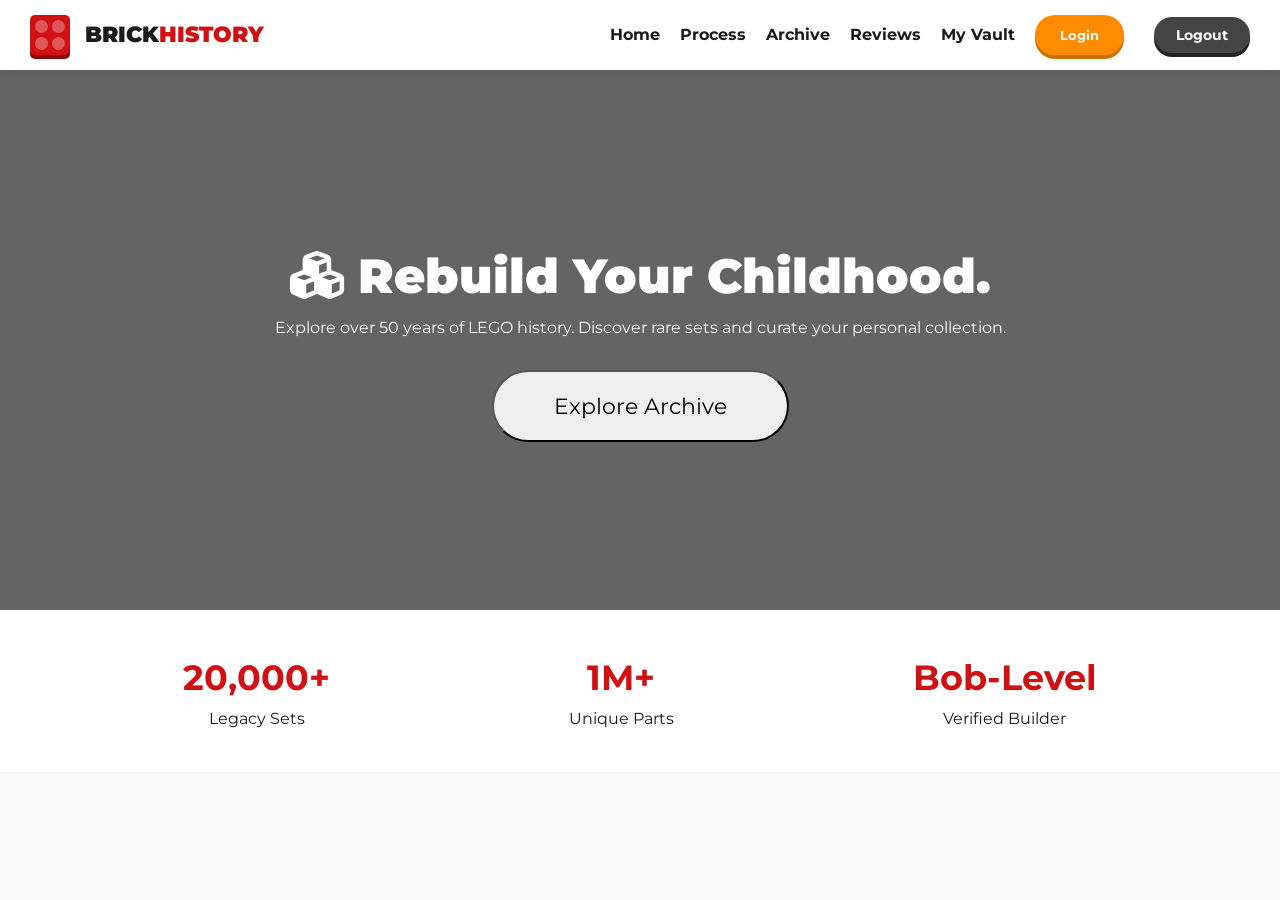
==== public/Index.html @ f77ace25 "rename folder" ====
<!DOCTYPE html>
<html lang="en">
<head>
    <meta charset="UTF-8">
    <meta name="viewport" content="width=device-width, initial-scale=1.0">
    <title>BrickHistory | The Ultimate LEGO Archive</title>
    <link rel="stylesheet" href="styles.css">
    <link rel="manifest" href="manifest.json">
    <link rel="stylesheet" href="https://cdnjs.cloudflare.com/ajax/libs/font-awesome/6.0.0/css/all.min.css">
    <link href="https://fonts.googleapis.com/css2?family=Montserrat:wght@400;700;900&display=swap" rel="stylesheet">
</head>
<body>
    <nav id="main-nav">
        <a href="#" class="brand-name">
            <div class="lego-logo">
                <div class="stud"></div><div class="stud"></div>
                <div class="stud"></div><div class="stud"></div>
            </div>
            <h1>BRICK<span>HISTORY</span></h1>
        </a>
        <div class="navbar-links">
            <a href="#hero">Home</a>
            <a href="#process">Process</a>
            <a href="#gallery">Archive</a>
            <a href="#reviews">Reviews</a>
            <a href="#" id="vault-link" class="hidden">My Vault</a>
            <button id="login-open-btn" class="orange-btn">Login</button>
            <div id="user-info" class="hidden">
                <span id="user-display" style="font-weight: 700; margin-right: 10px; color: var(--dark);"></span>
                <button id="logout-btn" class="btn-logout">Logout</button>
            </div>
        </div>
    </nav>

    <header id="hero" class="hero">
        <div class="hero-content">
            <h1><i class="fas fa-cubes"></i> Rebuild Your Childhood.</h1>
            <p>Explore over 50 years of LEGO history. Discover rare sets and curate your personal collection.</p>
            <div class="hero-btns">
                <button class="btn-primary hero-main-btn" onclick="location.href='#gallery'">Explore Archive</button>
            </div>
        </div>
    </header>

    <section class="stats">
        <div class="stat-card"><h2>20,000+</h2><p>Legacy Sets</p></div>
        <div class="stat-card"><h2>1M+</h2><p>Unique Parts</p></div>
        <div class="stat-card"><h2>Bob-Level</h2><p>Verified Builder</p></div>
    </section>
---- public/styles.css ----
:root {
    --lego-red: #d01012;
    --lego-yellow: #ffcf00;
    --lego-orange: #ff8c00;
    --dark: #1a1a1a;
    --white: #ffffff;
    --bg: #f9f9f9;
}

* { box-sizing: border-box; margin: 0; padding: 0; font-family: 'Montserrat', sans-serif; scroll-behavior: smooth; }
body { background: var(--bg); color: var(--dark); line-height: 1.6; }
body.modal-open { overflow: hidden; }

/* NAVBAR */
#main-nav { display: flex; justify-content: space-between; align-items: center; padding: 15px 30px; background: var(--white); position: sticky; top: 0; z-index: 1000; box-shadow: 0 2px 10px rgba(0,0,0,0.1); }
.brand-name { display: flex; align-items: center; gap: 15px; text-decoration: none; }
.brand-name h1 { font-size: 1.4rem; font-weight: 900; color: var(--dark); }
.brand-name span { color: var(--lego-red); }
.lego-logo { width: 40px; height: 40px; background: var(--lego-red); border-radius: 5px; display: grid; grid-template-columns: 1fr 1fr; padding: 5px; gap: 4px; box-shadow: 0 4px 0 #8b0a0b; }
.stud { background: rgba(255,255,255,0.3); border-radius: 50%; }
.navbar-links { display: flex; gap: 20px; align-items: center; }
.navbar-links a { text-decoration: none; color: var(--dark); font-weight: 700; }

.orange-btn { background-color: var(--lego-orange) !important; color: white !important; border: none !important; box-shadow: 0 4px 0 #cc7000 !important; padding: 12px 25px; border-radius: 30px; font-weight: bold; cursor: pointer; }

/* LOGOUT BUTTON STYLE */
.btn-logout { background: #444; color: white; border: none; padding: 10px 22px; border-radius: 25px; font-weight: 700; cursor: pointer; box-shadow: 0 4px 0 #222; transition: 0.2s; font-size: 0.85rem; }
.btn-logout:hover { background: var(--lego-red); box-shadow: 0 4px 0 #8b0a0b; transform: translateY(-2px); }
.btn-logout:active { transform: translateY(2px); box-shadow: none; }

/* HERO */
.hero { height: 60vh; background: linear-gradient(rgba(0,0,0,0.6), rgba(0,0,0,0.6)), url('https://images.unsplash.com/photo-1585366119957-e9730b6d0f60?auto=format&fit=crop&w=1350&q=80'); background-size: cover; background-position: center; display: flex; align-items: center; justify-content: center; text-align: center; color: white; padding: 0 10%; }
.hero h1 { font-size: 3rem; font-weight: 900; }
.hero-btns { display: flex; justify-content: center; margin-top: 30px; }
.hero-main-btn { padding: 20px 60px; font-size: 1.4rem; border-radius: 40px; }

.stats { display: flex; justify-content: space-around; padding: 40px 5%; background: var(--white); margin-bottom: 20px; text-align: center; }
.stat-card h2 { color: var(--lego-red); font-size: 2.2rem; }
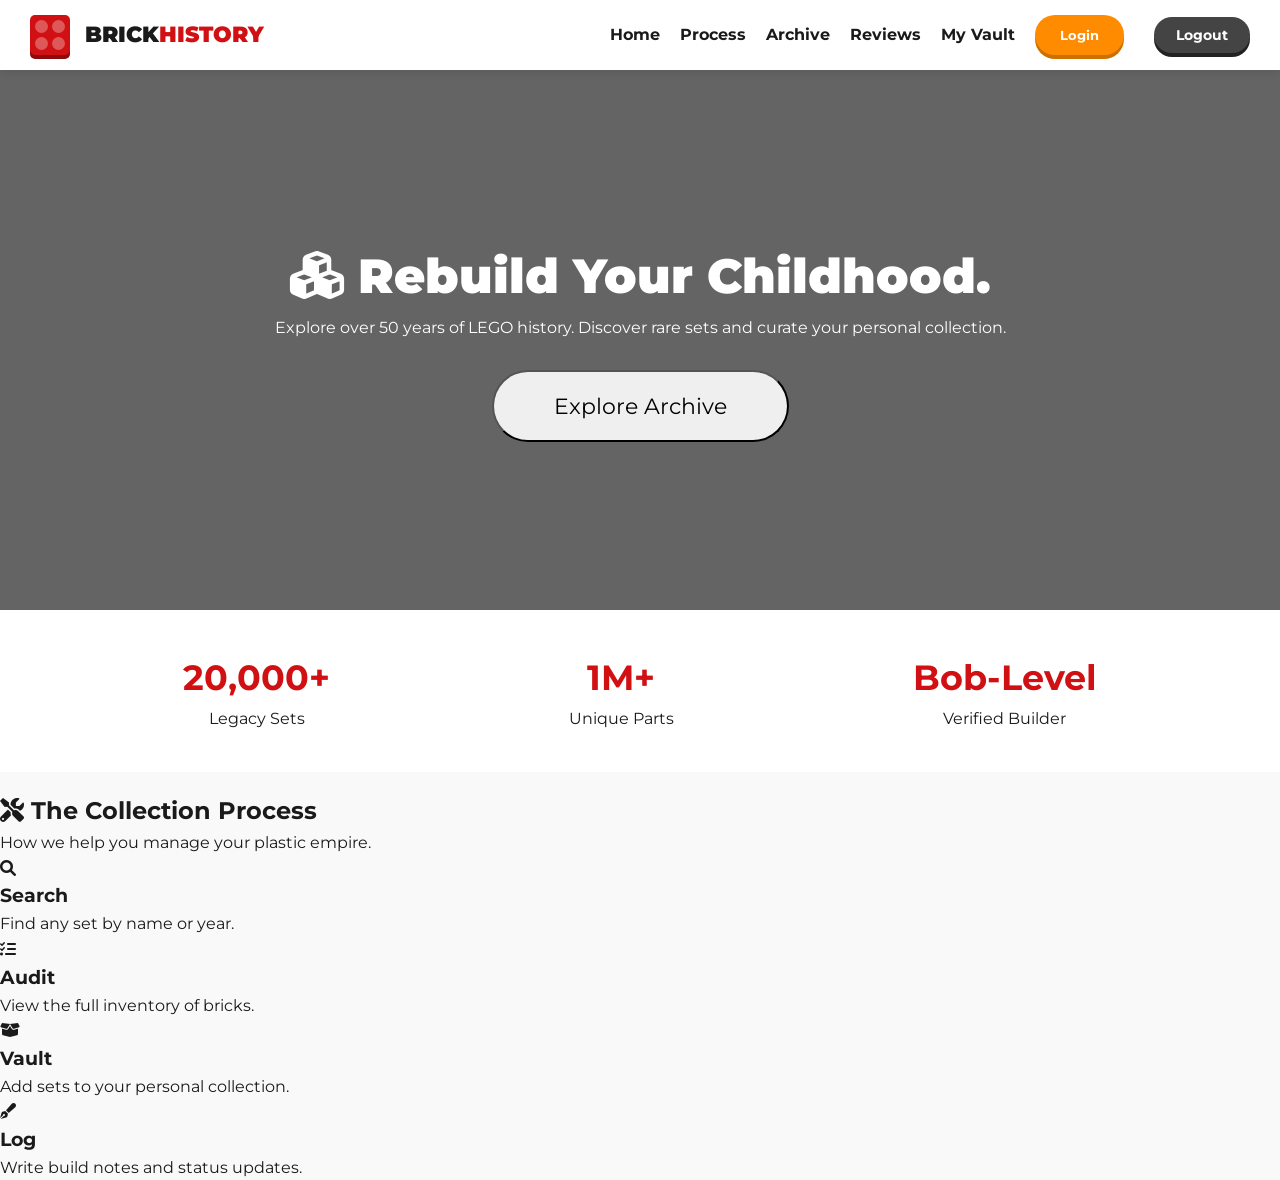
==== commit c6825dd2: "add process grid, and gallery  sections Added a new section detailing the collection process with va" ====
--- a/public/Index.html
+++ b/public/Index.html
@@ -47,5 +47,32 @@
         <div class="stat-card"><h2>1M+</h2><p>Unique Parts</p></div>
         <div class="stat-card"><h2>Bob-Level</h2><p>Verified Builder</p></div>
     </section>
+    
+    <section id="process" class="process-section">
+        <div class="section-header">
+            <h2><i class="fas fa-tools"></i> The Collection Process</h2>
+            <p>How we help you manage your plastic empire.</p>
+        </div>
+        <div class="process-grid">
+            <div class="p-item"><i class="fas fa-search"></i><h3>Search</h3><p>Find any set by name or year.</p></div>
+            <div class="p-item"><i class="fas fa-list-check"></i><h3>Audit</h3><p>View the full inventory of bricks.</p></div>
+            <div class="p-item"><i class="fas fa-box-open"></i><h3>Vault</h3><p>Add sets to your personal collection.</p></div>
+            <div class="p-item"><i class="fas fa-pen-fancy"></i><h3>Log</h3><p>Write build notes and status updates.</p></div>
+        </div>
+    </section>
+
+    <section id="gallery" class="gallery-section">
+        <div id="set-grid" class="grid-container"></div>
+    </section>
+    
 
 
+    
+  
+
+
+    
+
+    
+
+
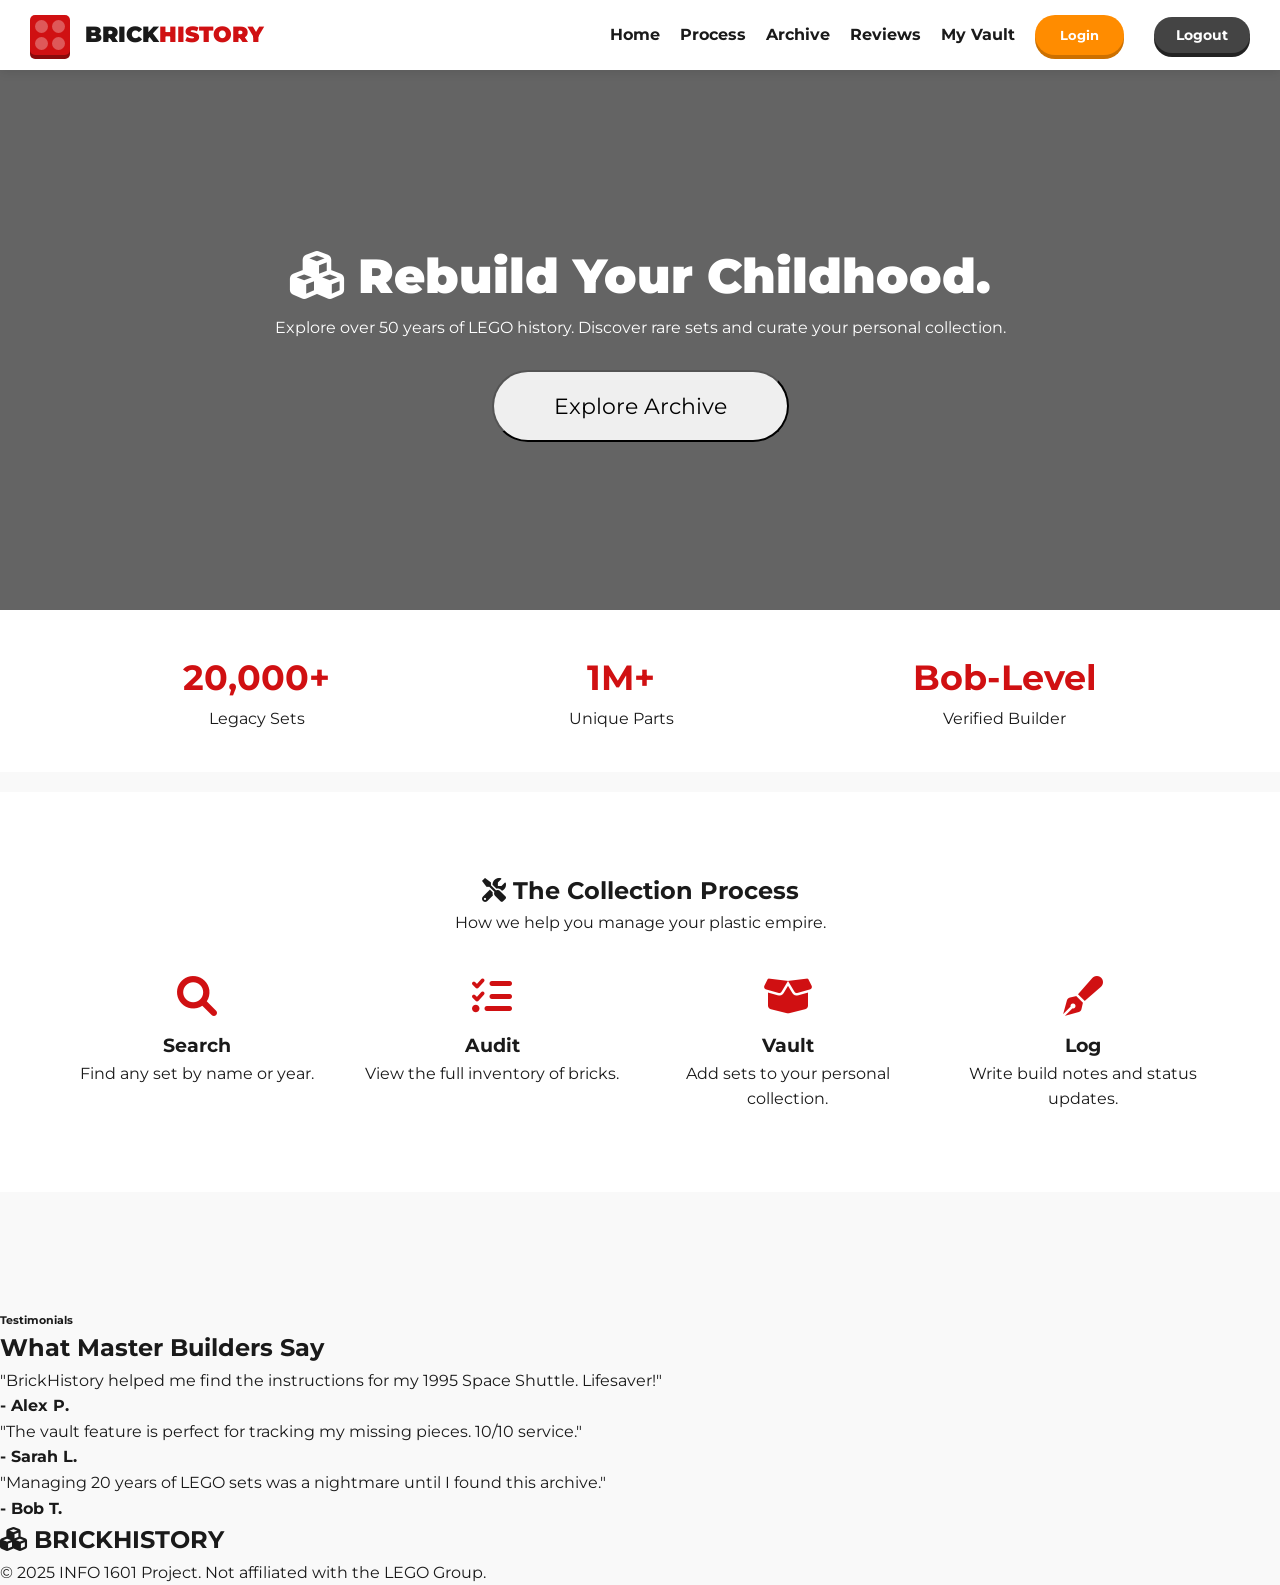
==== commit f94360f6: "implement animated testimonial slider section" ====
--- a/public/Index.html
+++ b/public/Index.html
@@ -65,6 +65,31 @@
         <div id="set-grid" class="grid-container"></div>
     </section>
     
+    <section id="reviews" class="reviews-section">
+        <h6 class="testimonial-header">Testimonials</h6>
+        <h2>What Master Builders Say</h2>
+        <div class="review-wrapper">
+            <div class="review-item active">
+                <p>"BrickHistory helped me find the instructions for my 1995 Space Shuttle. Lifesaver!"</p>
+                <h4 class="review-name">- Alex P.</h4>
+            </div>
+            <div class="review-item">
+                <p>"The vault feature is perfect for tracking my missing pieces. 10/10 service."</p>
+                <h4 class="review-name">- Sarah L.</h4>
+            </div>
+            <div class="review-item">
+                <p>"Managing 20 years of LEGO sets was a nightmare until I found this archive."</p>
+                <h4 class="review-name">- Bob T.</h4>
+            </div>
+        </div>
+    </section>
+
+    <footer>
+        <div class="footer-content">
+            <h2 class="logo"><i class="fas fa-cubes"></i> BRICK<span>HISTORY</span></h2>
+            <p>&copy; 2025 INFO 1601 Project. Not affiliated with the LEGO Group.</p>
+        </div>
+    </footer>
 
 
     
--- a/public/styles.css
+++ b/public/styles.css
@@ -36,3 +36,14 @@
 
 .stats { display: flex; justify-content: space-around; padding: 40px 5%; background: var(--white); margin-bottom: 20px; text-align: center; }
 .stat-card h2 { color: var(--lego-red); font-size: 2.2rem; }
+
+/* PROCESS */
+.process-section { padding: 80px 5%; text-align: center; background: #fff; }
+.process-grid { display: grid; grid-template-columns: repeat(auto-fit, minmax(200px, 1fr)); gap: 30px; margin-top: 40px; }
+.p-item i { font-size: 2.5rem; color: var(--lego-red); margin-bottom: 15px; display: block; }
+
+/* GALLERY */
+.gallery-section { padding: 60px 5%; scroll-margin-top: 80px; }
+.grid-container { display: grid; grid-template-columns: repeat(auto-fill, minmax(250px, 1fr)); gap: 25px; }
+.card { background: white; border-radius: 15px; padding: 15px; box-shadow: 0 4px 15px rgba(0,0,0,0.05); cursor: pointer; text-align: center; transition: 0.3s; }
+.card img { width: 100%; height: 200px; object-fit: contain; }
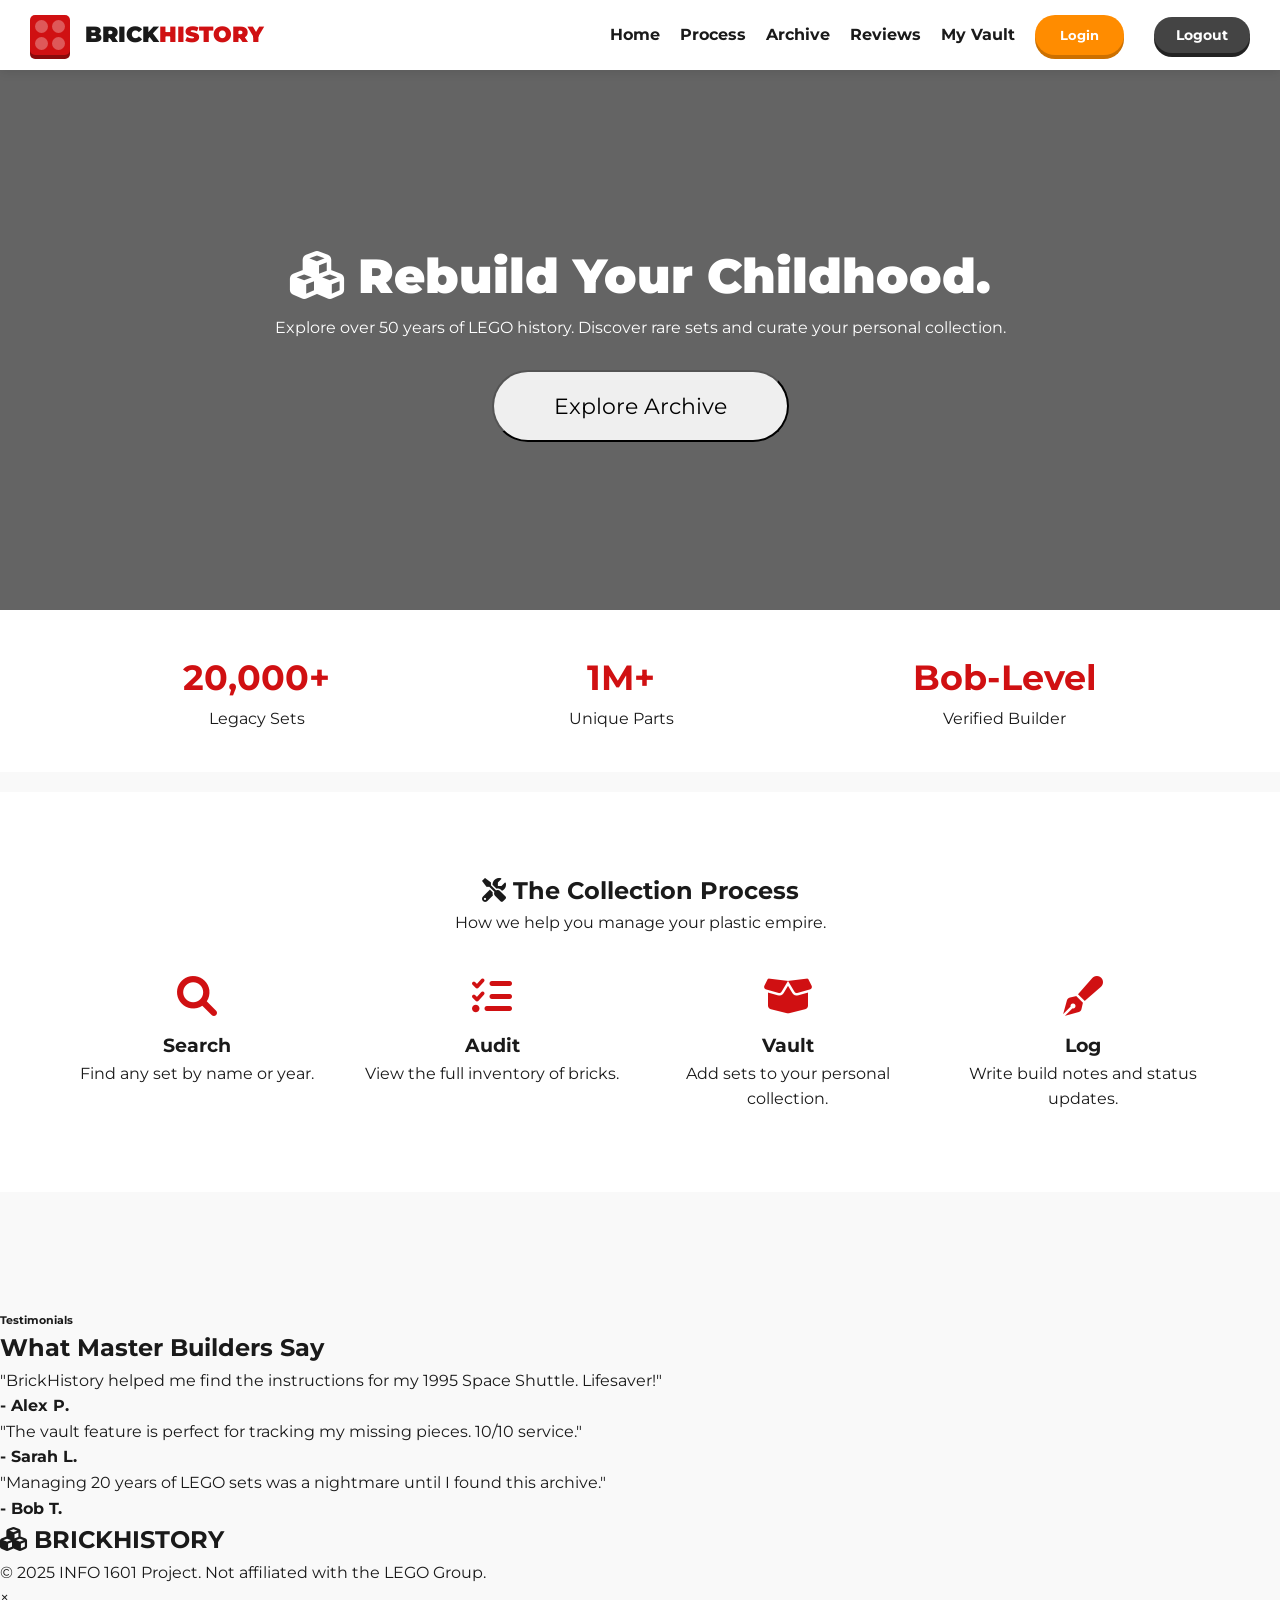
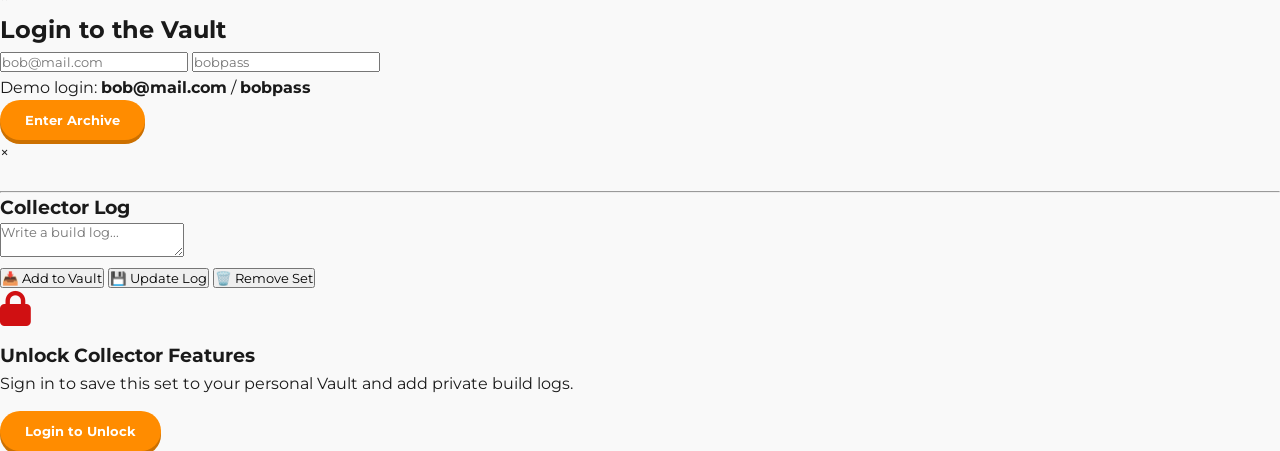
==== commit 2179e538: "add login and detail modal  structures" ====
--- a/public/Index.html
+++ b/public/Index.html
@@ -91,7 +91,50 @@
         </div>
     </footer>
 
+<!-- Login Modal -->
+    <div id="login-modal" class="modal hidden">
+        <div class="modal-content big-login">
+            <span class="close-btn" id="login-close-btn">&times;</span>
+            <h2>Login to the Vault</h2>
+            <div class="login-form">
+                <input type="email" id="email" placeholder="bob@mail.com">
+                <input type="password" id="password" placeholder="bobpass">
+            </div>
+            <p class="demo-hint">Demo login: <strong>bob@mail.com</strong> / <strong>bobpass</strong></p>
+            <button id="login-exec-btn" class="orange-btn">Enter Archive</button>
+        </div>
+    </div>
 
+    <!-- Detail Modal -->
+    <div id="detail-modal" class="modal hidden">
+        <div class="modal-content">
+            <span class="close-btn" id="detail-close-btn">&times;</span>
+            <div class="detail-layout">
+                <div class="m-img-container"><img id="m-img" src="" alt=""></div>
+                <div class="m-info">
+                    <h2 id="m-title"></h2>
+                    <p id="m-meta"></p>
+                    <hr>
+                    <div id="bob-zone" class="hidden">
+                        <h3>Collector Log</h3>
+                        <textarea id="build-log" placeholder="Write a build log..."></textarea>
+                        <div class="modal-btns">
+                            <button id="add-to-vault-btn" class="btn-primary">📥 Add to Vault</button>
+                            <button id="update-log-btn" class="btn-secondary hidden">💾 Update Log</button>
+                            <button id="remove-vault-btn" class="btn-danger hidden">🗑️ Remove Set</button>
+                        </div>
+                    </div>
+                    <!-- Guest View -->
+                    <div id="guest-zone" class="guest-prompt">
+                        <i class="fas fa-lock" style="font-size: 2.2rem; color: var(--lego-red); margin-bottom: 15px; display: block;"></i>
+                        <h3>Unlock Collector Features</h3>
+                        <p>Sign in to save this set to your personal Vault and add private build logs.</p>
+                        <button id="guest-login-trigger" class="orange-btn" style="margin-top: 15px;">Login to Unlock</button>
+                    </div>
+                </div>
+            </div>
+        </div>
+    </div>
     
   
 
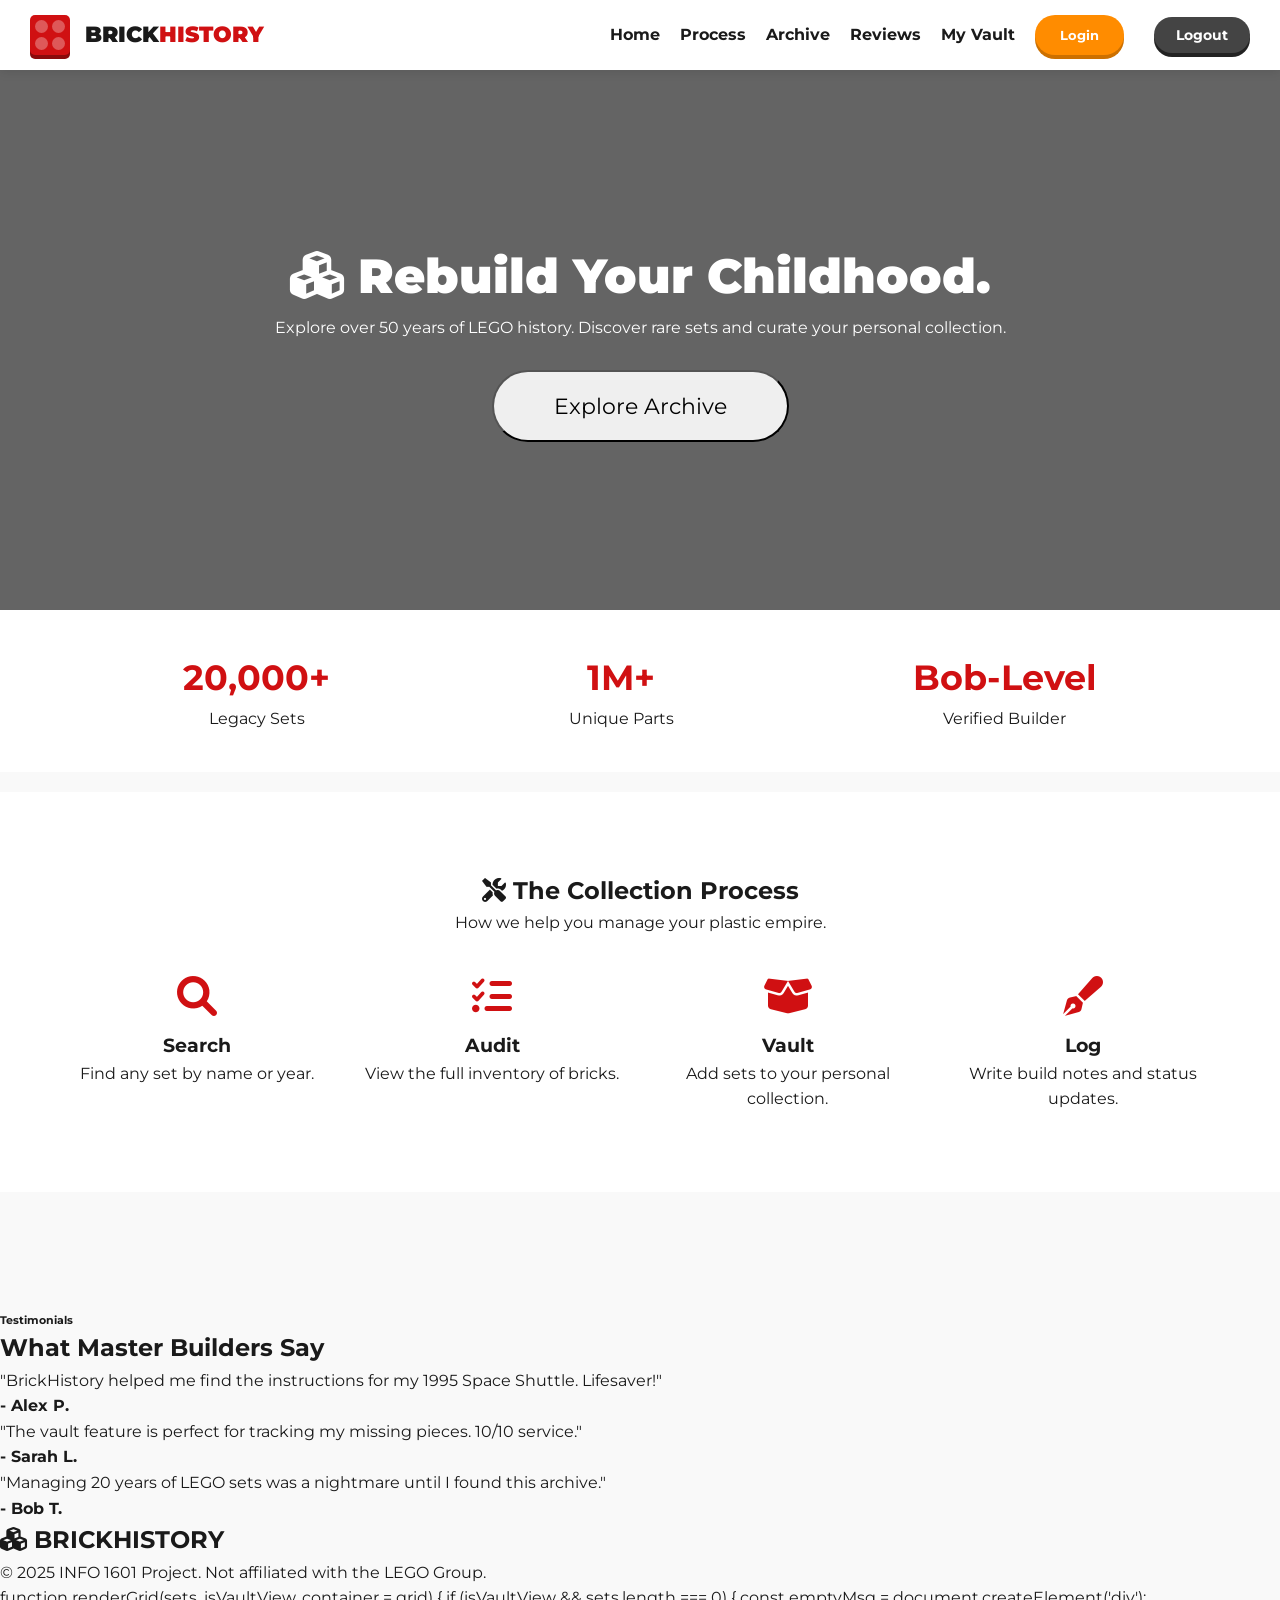
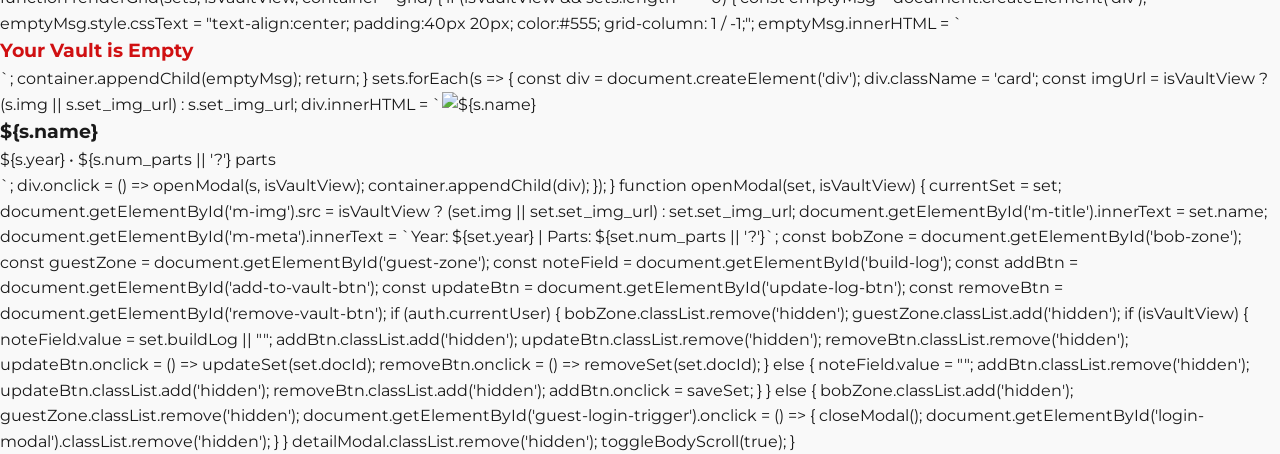
==== commit c2689927: "implementation of add to vault  and search logic" ====
--- a/public/Index.html
+++ b/public/Index.html
@@ -91,53 +91,55 @@
         </div>
     </footer>
 
-<!-- Login Modal -->
-    <div id="login-modal" class="modal hidden">
-        <div class="modal-content big-login">
-            <span class="close-btn" id="login-close-btn">&times;</span>
-            <h2>Login to the Vault</h2>
-            <div class="login-form">
-                <input type="email" id="email" placeholder="bob@mail.com">
-                <input type="password" id="password" placeholder="bobpass">
-            </div>
-            <p class="demo-hint">Demo login: <strong>bob@mail.com</strong> / <strong>bobpass</strong></p>
-            <button id="login-exec-btn" class="orange-btn">Enter Archive</button>
-        </div>
-    </div>
 
-    <!-- Detail Modal -->
-    <div id="detail-modal" class="modal hidden">
-        <div class="modal-content">
-            <span class="close-btn" id="detail-close-btn">&times;</span>
-            <div class="detail-layout">
-                <div class="m-img-container"><img id="m-img" src="" alt=""></div>
-                <div class="m-info">
-                    <h2 id="m-title"></h2>
-                    <p id="m-meta"></p>
-                    <hr>
-                    <div id="bob-zone" class="hidden">
-                        <h3>Collector Log</h3>
-                        <textarea id="build-log" placeholder="Write a build log..."></textarea>
-                        <div class="modal-btns">
-                            <button id="add-to-vault-btn" class="btn-primary">📥 Add to Vault</button>
-                            <button id="update-log-btn" class="btn-secondary hidden">💾 Update Log</button>
-                            <button id="remove-vault-btn" class="btn-danger hidden">🗑️ Remove Set</button>
-                        </div>
-                    </div>
-                    <!-- Guest View -->
-                    <div id="guest-zone" class="guest-prompt">
-                        <i class="fas fa-lock" style="font-size: 2.2rem; color: var(--lego-red); margin-bottom: 15px; display: block;"></i>
-                        <h3>Unlock Collector Features</h3>
-                        <p>Sign in to save this set to your personal Vault and add private build logs.</p>
-                        <button id="guest-login-trigger" class="orange-btn" style="margin-top: 15px;">Login to Unlock</button>
-                    </div>
-                </div>
-            </div>
-        </div>
-    </div>
-    
-  
+function renderGrid(sets, isVaultView, container = grid) {
+    if (isVaultView && sets.length === 0) {
+        const emptyMsg = document.createElement('div');
+        emptyMsg.style.cssText = "text-align:center; padding:40px 20px; color:#555; grid-column: 1 / -1;";
+        emptyMsg.innerHTML = `<h3 style="color: var(--lego-red);">Your Vault is Empty</h3>`;
+        container.appendChild(emptyMsg);
+        return;
+    }
+    sets.forEach(s => {
+        const div = document.createElement('div');
+        div.className = 'card';
+        const imgUrl = isVaultView ? (s.img || s.set_img_url) : s.set_img_url;
+        div.innerHTML = `<img src="${imgUrl || 'https://placehold.co/300x200'}" alt="${s.name}"><h3>${s.name}</h3><p>${s.year} • ${s.num_parts || '?'} parts</p>`;
+        div.onclick = () => openModal(s, isVaultView);
+        container.appendChild(div);
+    });
+}
 
+function openModal(set, isVaultView) {
+    currentSet = set;
+    document.getElementById('m-img').src = isVaultView ? (set.img || set.set_img_url) : set.set_img_url;
+    document.getElementById('m-title').innerText = set.name;
+    document.getElementById('m-meta').innerText = `Year: ${set.year} | Parts: ${set.num_parts || '?'}`;
+
+    const bobZone = document.getElementById('bob-zone');
+    const guestZone = document.getElementById('guest-zone');
+    const noteField = document.getElementById('build-log');
+    const addBtn = document.getElementById('add-to-vault-btn');
+    const updateBtn = document.getElementById('update-log-btn');
+    const removeBtn = document.getElementById('remove-vault-btn');
+
+    if (auth.currentUser) {
+        bobZone.classList.remove('hidden'); guestZone.classList.add('hidden');
+        if (isVaultView) {
+            noteField.value = set.buildLog || ""; addBtn.classList.add('hidden');
+            updateBtn.classList.remove('hidden'); removeBtn.classList.remove('hidden');
+            updateBtn.onclick = () => updateSet(set.docId); removeBtn.onclick = () => removeSet(set.docId);
+        } else {
+            noteField.value = ""; addBtn.classList.remove('hidden');
+            updateBtn.classList.add('hidden'); removeBtn.classList.add('hidden');
+            addBtn.onclick = saveSet;
+        }
+    } else {
+        bobZone.classList.add('hidden'); guestZone.classList.remove('hidden');
+        document.getElementById('guest-login-trigger').onclick = () => { closeModal(); document.getElementById('login-modal').classList.remove('hidden'); }
+    }
+    detailModal.classList.remove('hidden'); toggleBodyScroll(true);
+}
 
     
 
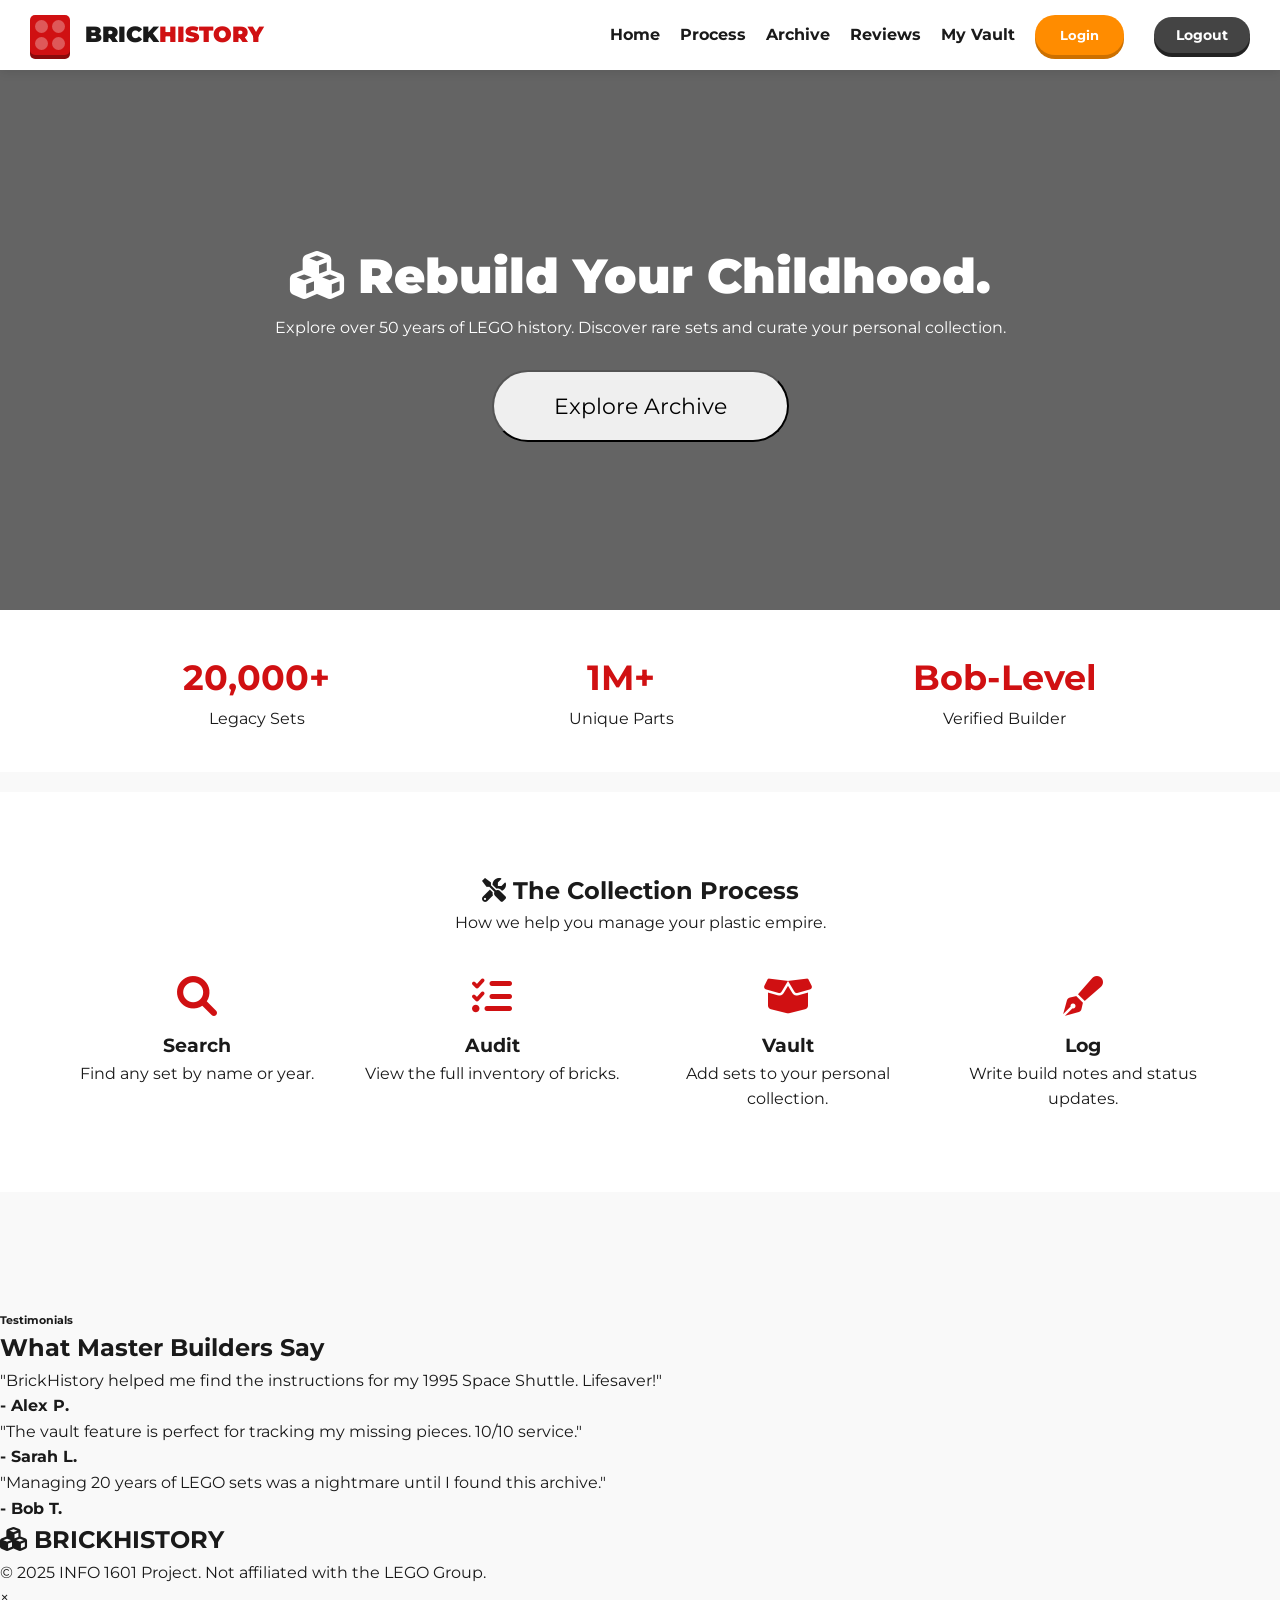
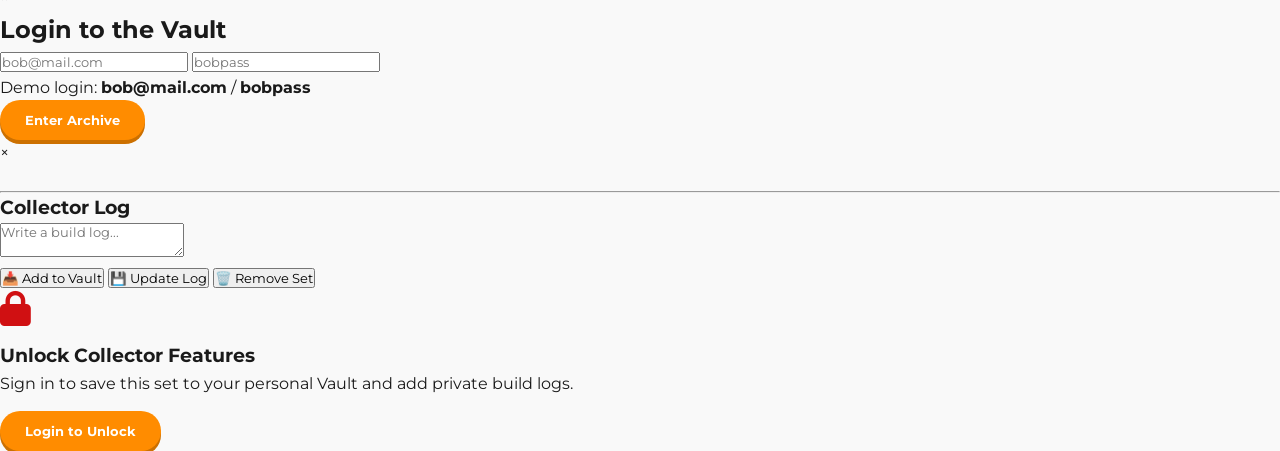
==== commit d0348de4: "Add login and detail modals structures" ====
--- a/public/Index.html
+++ b/public/Index.html
@@ -91,55 +91,51 @@
         </div>
     </footer>
 
+   <!-- Login Modal -->
+    <div id="login-modal" class="modal hidden">
+        <div class="modal-content big-login">
+            <span class="close-btn" id="login-close-btn">&times;</span>
+            <h2>Login to the Vault</h2>
+            <div class="login-form">
+                <input type="email" id="email" placeholder="bob@mail.com">
+                <input type="password" id="password" placeholder="bobpass">
+            </div>
+            <p class="demo-hint">Demo login: <strong>bob@mail.com</strong> / <strong>bobpass</strong></p>
+            <button id="login-exec-btn" class="orange-btn">Enter Archive</button>
+        </div>
+    </div>
 
-function renderGrid(sets, isVaultView, container = grid) {
-    if (isVaultView && sets.length === 0) {
-        const emptyMsg = document.createElement('div');
-        emptyMsg.style.cssText = "text-align:center; padding:40px 20px; color:#555; grid-column: 1 / -1;";
-        emptyMsg.innerHTML = `<h3 style="color: var(--lego-red);">Your Vault is Empty</h3>`;
-        container.appendChild(emptyMsg);
-        return;
-    }
-    sets.forEach(s => {
-        const div = document.createElement('div');
-        div.className = 'card';
-        const imgUrl = isVaultView ? (s.img || s.set_img_url) : s.set_img_url;
-        div.innerHTML = `<img src="${imgUrl || 'https://placehold.co/300x200'}" alt="${s.name}"><h3>${s.name}</h3><p>${s.year} • ${s.num_parts || '?'} parts</p>`;
-        div.onclick = () => openModal(s, isVaultView);
-        container.appendChild(div);
-    });
-}
+    <!-- Detail Modal -->
+    <div id="detail-modal" class="modal hidden">
+        <div class="modal-content">
+            <span class="close-btn" id="detail-close-btn">&times;</span>
+            <div class="detail-layout">
+                <div class="m-img-container"><img id="m-img" src="" alt=""></div>
+                <div class="m-info">
+                    <h2 id="m-title"></h2>
+                    <p id="m-meta"></p>
+                    <hr>
+                    <div id="bob-zone" class="hidden">
+                        <h3>Collector Log</h3>
+                        <textarea id="build-log" placeholder="Write a build log..."></textarea>
+                        <div class="modal-btns">
+                            <button id="add-to-vault-btn" class="btn-primary">📥 Add to Vault</button>
+                            <button id="update-log-btn" class="btn-secondary hidden">💾 Update Log</button>
+                            <button id="remove-vault-btn" class="btn-danger hidden">🗑️ Remove Set</button>
+                        </div>
+                    </div>
+                    <!-- Guest View -->
+                    <div id="guest-zone" class="guest-prompt">
+                        <i class="fas fa-lock" style="font-size: 2.2rem; color: var(--lego-red); margin-bottom: 15px; display: block;"></i>
+                        <h3>Unlock Collector Features</h3>
+                        <p>Sign in to save this set to your personal Vault and add private build logs.</p>
+                        <button id="guest-login-trigger" class="orange-btn" style="margin-top: 15px;">Login to Unlock</button>
+                    </div>
+                </div>
+            </div>
+        </div>
+    </div>
 
-function openModal(set, isVaultView) {
-    currentSet = set;
-    document.getElementById('m-img').src = isVaultView ? (set.img || set.set_img_url) : set.set_img_url;
-    document.getElementById('m-title').innerText = set.name;
-    document.getElementById('m-meta').innerText = `Year: ${set.year} | Parts: ${set.num_parts || '?'}`;
-
-    const bobZone = document.getElementById('bob-zone');
-    const guestZone = document.getElementById('guest-zone');
-    const noteField = document.getElementById('build-log');
-    const addBtn = document.getElementById('add-to-vault-btn');
-    const updateBtn = document.getElementById('update-log-btn');
-    const removeBtn = document.getElementById('remove-vault-btn');
-
-    if (auth.currentUser) {
-        bobZone.classList.remove('hidden'); guestZone.classList.add('hidden');
-        if (isVaultView) {
-            noteField.value = set.buildLog || ""; addBtn.classList.add('hidden');
-            updateBtn.classList.remove('hidden'); removeBtn.classList.remove('hidden');
-            updateBtn.onclick = () => updateSet(set.docId); removeBtn.onclick = () => removeSet(set.docId);
-        } else {
-            noteField.value = ""; addBtn.classList.remove('hidden');
-            updateBtn.classList.add('hidden'); removeBtn.classList.add('hidden');
-            addBtn.onclick = saveSet;
-        }
-    } else {
-        bobZone.classList.add('hidden'); guestZone.classList.remove('hidden');
-        document.getElementById('guest-login-trigger').onclick = () => { closeModal(); document.getElementById('login-modal').classList.remove('hidden'); }
-    }
-    detailModal.classList.remove('hidden'); toggleBodyScroll(true);
-}
 
     
 
